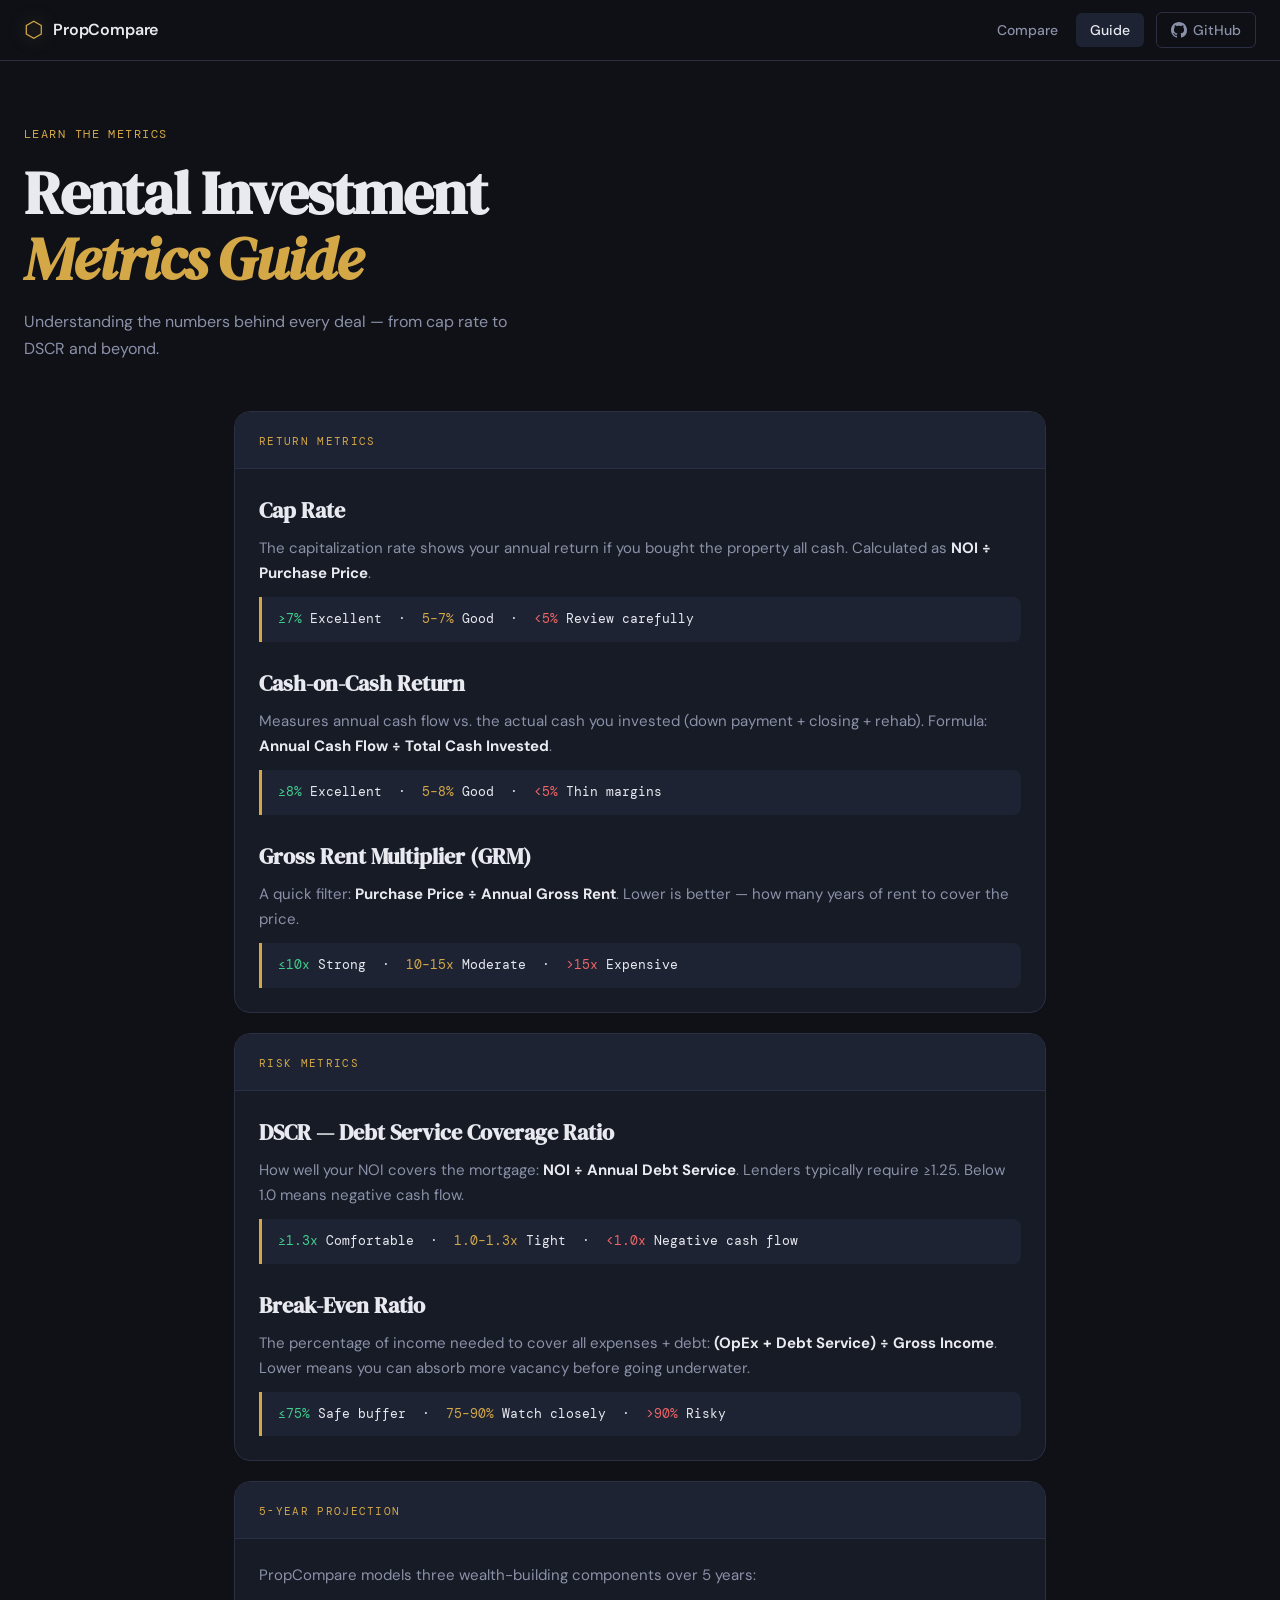
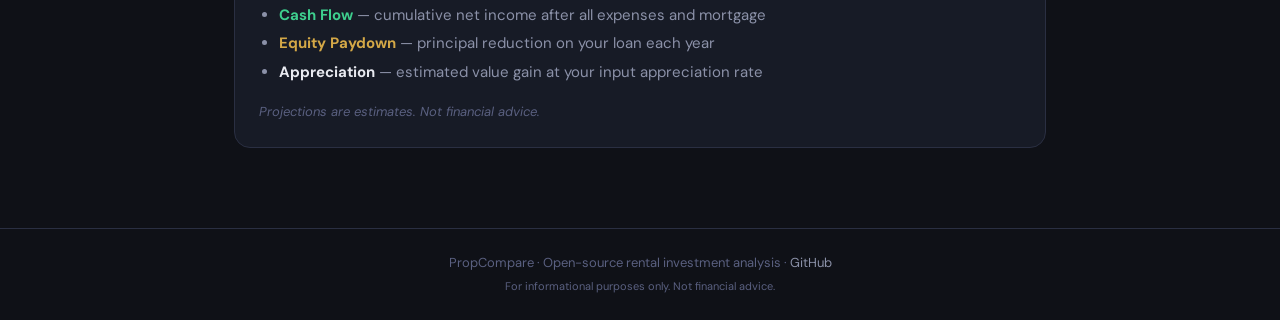
==== guide.html @ 389f9422 "Add files via upload" ====
<!DOCTYPE html>
<html lang="en">
<head>
  <meta charset="UTF-8" />
  <meta name="viewport" content="width=device-width, initial-scale=1.0" />
  <title>Metrics Guide · PropCompare</title>
  <meta name="description" content="Learn how to interpret cap rate, cash-on-cash return, DSCR, GRM and other key rental property metrics." />
  <link rel="preconnect" href="https://fonts.googleapis.com" />
  <link rel="preconnect" href="https://fonts.gstatic.com" crossorigin />
  <link href="https://fonts.googleapis.com/css2?family=DM+Serif+Display:ital@0;1&family=DM+Sans:wght@300;400;500;600&family=DM+Mono:wght@400;500&display=swap" rel="stylesheet" />
  <link rel="stylesheet" href="assets/css/main.css" />
</head>
<body>
  <header class="site-header">
    <div class="header-inner">
      <a href="index.html" class="logo">
        <span class="logo-mark">⬡</span>
        <span class="logo-text">PropCompare</span>
      </a>
      <nav class="site-nav">
        <a href="index.html" class="nav-link">Compare</a>
        <a href="guide.html" class="nav-link active">Guide</a>
        <a href="https://github.com/aroan518/Finance-Project" class="nav-link nav-link--github" target="_blank" rel="noopener">
          <svg width="16" height="16" viewBox="0 0 24 24" fill="currentColor"><path d="M12 0C5.37 0 0 5.37 0 12c0 5.31 3.435 9.795 8.205 11.385.6.105.825-.255.825-.57 0-.285-.015-1.23-.015-2.235-3.015.555-3.795-.735-4.035-1.41-.135-.345-.72-1.41-1.23-1.695-.42-.225-1.02-.78-.015-.795.945-.015 1.62.87 1.845 1.23 1.08 1.815 2.805 1.305 3.495.99.105-.78.42-1.305.765-1.605-2.67-.3-5.46-1.335-5.46-5.925 0-1.305.465-2.385 1.23-3.225-.12-.3-.54-1.53.12-3.18 0 0 1.005-.315 3.3 1.23.96-.27 1.98-.405 3-.405s2.04.135 3 .405c2.295-1.56 3.3-1.23 3.3-1.23.66 1.65.24 2.88.12 3.18.765.84 1.23 1.905 1.23 3.225 0 4.605-2.805 5.625-5.475 5.925.435.375.81 1.095.81 2.22 0 1.605-.015 2.895-.015 3.3 0 .315.225.69.825.57A12.02 12.02 0 0 0 24 12c0-6.63-5.37-12-12-12z"/></svg>
          GitHub
        </a>
      </nav>
    </div>
  </header>

  <main class="site-main">
    <section class="hero">
      <div class="hero-eyebrow">Learn the Metrics</div>
      <h1>Rental Investment<br><em>Metrics Guide</em></h1>
      <p class="hero-sub">Understanding the numbers behind every deal — from cap rate to DSCR and beyond.</p>
    </section>

    <div style="max-width:860px;margin:0 auto;padding:0 24px 80px">
      <div style="display:grid;gap:20px">

        <div style="background:var(--bg-2);border:1px solid var(--border);border-radius:var(--radius-lg);overflow:hidden">
          <div style="background:var(--bg-3);padding:16px 24px;border-bottom:1px solid var(--border)">
            <span style="font-family:var(--font-mono);font-size:11px;letter-spacing:.12em;text-transform:uppercase;color:var(--gold)">Return Metrics</span>
          </div>
          <div style="padding:24px;display:grid;gap:24px">

            <div>
              <h3 style="font-family:var(--font-display);font-size:22px;color:var(--text);margin-bottom:8px">Cap Rate</h3>
              <p style="color:var(--text-2);line-height:1.7;margin-bottom:10px">
                The capitalization rate shows your annual return if you bought the property all cash.
                Calculated as <strong style="color:var(--text)">NOI ÷ Purchase Price</strong>.
              </p>
              <div style="background:var(--bg-3);border-left:3px solid var(--gold);padding:12px 16px;border-radius:0 8px 8px 0;font-family:var(--font-mono);font-size:13px">
                <span style="color:var(--green)">≥7%</span> Excellent &nbsp;·&nbsp;
                <span style="color:var(--gold)">5–7%</span> Good &nbsp;·&nbsp;
                <span style="color:var(--red)">&lt;5%</span> Review carefully
              </div>
            </div>

            <div>
              <h3 style="font-family:var(--font-display);font-size:22px;color:var(--text);margin-bottom:8px">Cash-on-Cash Return</h3>
              <p style="color:var(--text-2);line-height:1.7;margin-bottom:10px">
                Measures annual cash flow vs. the actual cash you invested (down payment + closing + rehab).
                Formula: <strong style="color:var(--text)">Annual Cash Flow ÷ Total Cash Invested</strong>.
              </p>
              <div style="background:var(--bg-3);border-left:3px solid var(--gold);padding:12px 16px;border-radius:0 8px 8px 0;font-family:var(--font-mono);font-size:13px">
                <span style="color:var(--green)">≥8%</span> Excellent &nbsp;·&nbsp;
                <span style="color:var(--gold)">5–8%</span> Good &nbsp;·&nbsp;
                <span style="color:var(--red)">&lt;5%</span> Thin margins
              </div>
            </div>

            <div>
              <h3 style="font-family:var(--font-display);font-size:22px;color:var(--text);margin-bottom:8px">Gross Rent Multiplier (GRM)</h3>
              <p style="color:var(--text-2);line-height:1.7;margin-bottom:10px">
                A quick filter: <strong style="color:var(--text)">Purchase Price ÷ Annual Gross Rent</strong>.
                Lower is better — how many years of rent to cover the price.
              </p>
              <div style="background:var(--bg-3);border-left:3px solid var(--gold);padding:12px 16px;border-radius:0 8px 8px 0;font-family:var(--font-mono);font-size:13px">
                <span style="color:var(--green)">≤10x</span> Strong &nbsp;·&nbsp;
                <span style="color:var(--gold)">10–15x</span> Moderate &nbsp;·&nbsp;
                <span style="color:var(--red)">&gt;15x</span> Expensive
              </div>
            </div>

          </div>
        </div>

        <div style="background:var(--bg-2);border:1px solid var(--border);border-radius:var(--radius-lg);overflow:hidden">
          <div style="background:var(--bg-3);padding:16px 24px;border-bottom:1px solid var(--border)">
            <span style="font-family:var(--font-mono);font-size:11px;letter-spacing:.12em;text-transform:uppercase;color:var(--gold)">Risk Metrics</span>
          </div>
          <div style="padding:24px;display:grid;gap:24px">

            <div>
              <h3 style="font-family:var(--font-display);font-size:22px;color:var(--text);margin-bottom:8px">DSCR — Debt Service Coverage Ratio</h3>
              <p style="color:var(--text-2);line-height:1.7;margin-bottom:10px">
                How well your NOI covers the mortgage: <strong style="color:var(--text)">NOI ÷ Annual Debt Service</strong>.
                Lenders typically require ≥1.25. Below 1.0 means negative cash flow.
              </p>
              <div style="background:var(--bg-3);border-left:3px solid var(--gold);padding:12px 16px;border-radius:0 8px 8px 0;font-family:var(--font-mono);font-size:13px">
                <span style="color:var(--green)">≥1.3x</span> Comfortable &nbsp;·&nbsp;
                <span style="color:var(--gold)">1.0–1.3x</span> Tight &nbsp;·&nbsp;
                <span style="color:var(--red)">&lt;1.0x</span> Negative cash flow
              </div>
            </div>

            <div>
              <h3 style="font-family:var(--font-display);font-size:22px;color:var(--text);margin-bottom:8px">Break-Even Ratio</h3>
              <p style="color:var(--text-2);line-height:1.7;margin-bottom:10px">
                The percentage of income needed to cover all expenses + debt:
                <strong style="color:var(--text)">(OpEx + Debt Service) ÷ Gross Income</strong>.
                Lower means you can absorb more vacancy before going underwater.
              </p>
              <div style="background:var(--bg-3);border-left:3px solid var(--gold);padding:12px 16px;border-radius:0 8px 8px 0;font-family:var(--font-mono);font-size:13px">
                <span style="color:var(--green)">≤75%</span> Safe buffer &nbsp;·&nbsp;
                <span style="color:var(--gold)">75–90%</span> Watch closely &nbsp;·&nbsp;
                <span style="color:var(--red)">&gt;90%</span> Risky
              </div>
            </div>

          </div>
        </div>

        <div style="background:var(--bg-2);border:1px solid var(--border);border-radius:var(--radius-lg);overflow:hidden">
          <div style="background:var(--bg-3);padding:16px 24px;border-bottom:1px solid var(--border)">
            <span style="font-family:var(--font-mono);font-size:11px;letter-spacing:.12em;text-transform:uppercase;color:var(--gold)">5-Year Projection</span>
          </div>
          <div style="padding:24px">
            <p style="color:var(--text-2);line-height:1.7">PropCompare models three wealth-building components over 5 years:</p>
            <ul style="color:var(--text-2);line-height:1.9;margin-top:12px;padding-left:20px">
              <li><strong style="color:var(--green)">Cash Flow</strong> — cumulative net income after all expenses and mortgage</li>
              <li><strong style="color:var(--gold)">Equity Paydown</strong> — principal reduction on your loan each year</li>
              <li><strong style="color:var(--text)">Appreciation</strong> — estimated value gain at your input appreciation rate</li>
            </ul>
            <p style="color:var(--text-3);font-size:13px;margin-top:16px;font-style:italic">
              Projections are estimates. Not financial advice.
            </p>
          </div>
        </div>

      </div>
    </div>
  </main>

  <footer class="site-footer">
    <div class="footer-inner">
      <p class="footer-note">PropCompare · Open-source rental investment analysis · <a href="https://github.com/aroan518/Finance-Project">GitHub</a></p>
      <p class="footer-disclaimer">For informational purposes only. Not financial advice.</p>
    </div>
  </footer>

  <script src="assets/js/main.js"></script>
</body>
</html>
---- assets/css/main.css ----
/* =========================================================
   PropCompare · Main Stylesheet
   Aesthetic: Editorial finance — dark slate + warm gold
   ========================================================= */

:root {
  --bg:         #0f1117;
  --bg-2:       #171b26;
  --bg-3:       #1e2333;
  --border:     #2a2f42;
  --gold:       #d4a847;
  --gold-light: #e8c870;
  --gold-dim:   rgba(212,168,71,.15);
  --green:      #3ecf8e;
  --green-dim:  rgba(62,207,142,.12);
  --red:        #f06565;
  --red-dim:    rgba(240,101,101,.12);
  --text:       #e8eaf0;
  --text-2:     #8b91a8;
  --text-3:     #5a6080;
  --radius:     8px;
  --radius-lg:  16px;
  --shadow:     0 4px 24px rgba(0,0,0,.4);
  --shadow-lg:  0 8px 48px rgba(0,0,0,.5);
  --font-display: 'DM Serif Display', Georgia, serif;
  --font-body:    'DM Sans', system-ui, sans-serif;
  --font-mono:    'DM Mono', 'Courier New', monospace;
  --transition:   0.2s cubic-bezier(0.4, 0, 0.2, 1);
}

*, *::before, *::after { box-sizing: border-box; margin: 0; padding: 0; }

html { scroll-behavior: smooth; }

body {
  background: var(--bg);
  color: var(--text);
  font-family: var(--font-body);
  font-size: 15px;
  line-height: 1.6;
  min-height: 100vh;
  display: flex;
  flex-direction: column;
}

/* ── Header ── */
.site-header {
  position: sticky;
  top: 0;
  z-index: 100;
  background: rgba(15,17,23,.9);
  backdrop-filter: blur(12px);
  border-bottom: 1px solid var(--border);
}
.header-inner {
  max-width: 1280px;
  margin: 0 auto;
  padding: 0 24px;
  height: 60px;
  display: flex;
  align-items: center;
  justify-content: space-between;
}
.logo {
  display: flex;
  align-items: center;
  gap: 10px;
  text-decoration: none;
  color: var(--text);
  font-weight: 600;
  font-size: 16px;
  letter-spacing: -.01em;
}
.logo-mark {
  font-size: 22px;
  color: var(--gold);
  line-height: 1;
  filter: drop-shadow(0 0 8px rgba(212,168,71,.5));
}
.site-nav { display: flex; align-items: center; gap: 4px; }
.nav-link {
  padding: 6px 14px;
  border-radius: 6px;
  text-decoration: none;
  color: var(--text-2);
  font-size: 14px;
  font-weight: 500;
  transition: all var(--transition);
  display: flex;
  align-items: center;
  gap: 6px;
}
.nav-link:hover, .nav-link.active { color: var(--text); background: var(--bg-3); }
.nav-link--github { border: 1px solid var(--border); margin-left: 8px; }
.nav-link--github:hover { border-color: var(--gold); color: var(--gold); background: var(--gold-dim); }

/* ── Main ── */
.site-main { flex: 1; }

/* ── Hero ── */
.hero {
  padding: 64px 24px 48px;
  max-width: 1280px;
  margin: 0 auto;
}
.hero-eyebrow {
  font-family: var(--font-mono);
  font-size: 12px;
  letter-spacing: .12em;
  text-transform: uppercase;
  color: var(--gold);
  margin-bottom: 16px;
}
.hero h1 {
  font-family: var(--font-display);
  font-size: clamp(36px, 5vw, 60px);
  line-height: 1.1;
  letter-spacing: -.02em;
  color: var(--text);
  margin-bottom: 16px;
}
.hero h1 em {
  font-style: italic;
  color: var(--gold);
}
.hero-sub {
  color: var(--text-2);
  font-size: 16px;
  max-width: 520px;
  line-height: 1.7;
}

/* ── Controls Bar ── */
.controls-bar {
  background: var(--bg-2);
  border-top: 1px solid var(--border);
  border-bottom: 1px solid var(--border);
  padding: 16px 24px;
  display: flex;
  align-items: center;
  gap: 12px;
  flex-wrap: wrap;
}
.controls-bar-inner {
  max-width: 1280px;
  margin: 0 auto;
  width: 100%;
  display: flex;
  align-items: center;
  gap: 12px;
  flex-wrap: wrap;
}
.btn {
  display: inline-flex;
  align-items: center;
  gap: 8px;
  padding: 9px 18px;
  border-radius: var(--radius);
  border: none;
  font-family: var(--font-body);
  font-size: 14px;
  font-weight: 500;
  cursor: pointer;
  transition: all var(--transition);
  white-space: nowrap;
}
.btn-primary {
  background: var(--gold);
  color: #0f1117;
}
.btn-primary:hover {
  background: var(--gold-light);
  transform: translateY(-1px);
  box-shadow: 0 4px 16px rgba(212,168,71,.3);
}
.btn-secondary {
  background: var(--bg-3);
  color: var(--text);
  border: 1px solid var(--border);
}
.btn-secondary:hover {
  background: var(--border);
  border-color: var(--text-3);
}
.btn-danger {
  background: var(--red-dim);
  color: var(--red);
  border: 1px solid transparent;
}
.btn-danger:hover { border-color: var(--red); }

.controls-sep { flex: 1; }

.sort-label {
  font-size: 13px;
  color: var(--text-2);
  white-space: nowrap;
}
.sort-select {
  background: var(--bg-3);
  border: 1px solid var(--border);
  color: var(--text);
  padding: 8px 12px;
  border-radius: var(--radius);
  font-family: var(--font-body);
  font-size: 14px;
  cursor: pointer;
  outline: none;
}
.sort-select:focus { border-color: var(--gold); }

/* ── Properties Grid ── */
.properties-section {
  max-width: 1280px;
  margin: 0 auto;
  padding: 32px 24px 64px;
}

.properties-grid {
  display: grid;
  grid-template-columns: repeat(auto-fill, minmax(340px, 1fr));
  gap: 20px;
}

.empty-state {
  grid-column: 1/-1;
  text-align: center;
  padding: 80px 24px;
  color: var(--text-3);
}
.empty-state-icon { font-size: 48px; margin-bottom: 16px; opacity: .5; }
.empty-state h3 { font-family: var(--font-display); font-size: 24px; color: var(--text-2); margin-bottom: 8px; }

/* ── Property Card ── */
.property-card {
  background: var(--bg-2);
  border: 1px solid var(--border);
  border-radius: var(--radius-lg);
  overflow: hidden;
  transition: all var(--transition);
  position: relative;
  animation: cardIn .35s ease both;
}
@keyframes cardIn {
  from { opacity: 0; transform: translateY(12px); }
  to   { opacity: 1; transform: translateY(0); }
}
.property-card:hover {
  border-color: var(--gold);
  box-shadow: 0 0 0 1px var(--gold), var(--shadow-lg);
  transform: translateY(-2px);
}
.property-card.best-pick { border-color: var(--gold); }
.property-card.best-pick::before {
  content: '★ Best ROI';
  position: absolute;
  top: 12px;
  right: 12px;
  background: var(--gold);
  color: #0f1117;
  font-size: 11px;
  font-weight: 600;
  font-family: var(--font-mono);
  letter-spacing: .06em;
  padding: 3px 10px;
  border-radius: 20px;
  text-transform: uppercase;
}

.card-header {
  padding: 20px 20px 0;
  display: flex;
  align-items: flex-start;
  gap: 14px;
}
.card-color-dot {
  width: 36px;
  height: 36px;
  border-radius: 8px;
  flex-shrink: 0;
  display: flex;
  align-items: center;
  justify-content: center;
  font-size: 18px;
}
.card-title-group { flex: 1; min-width: 0; }
.card-name {
  font-family: var(--font-display);
  font-size: 18px;
  line-height: 1.2;
  color: var(--text);
  white-space: nowrap;
  overflow: hidden;
  text-overflow: ellipsis;
}
.card-address {
  font-size: 13px;
  color: var(--text-2);
  margin-top: 2px;
  white-space: nowrap;
  overflow: hidden;
  text-overflow: ellipsis;
}
.card-actions { display: flex; gap: 4px; }
.card-btn {
  background: none;
  border: none;
  color: var(--text-3);
  cursor: pointer;
  padding: 4px;
  border-radius: 4px;
  font-size: 16px;
  transition: all var(--transition);
  line-height: 1;
}
.card-btn:hover { color: var(--text); background: var(--bg-3); }
.card-btn.delete:hover { color: var(--red); }

/* Key metrics row */
.card-metrics {
  display: grid;
  grid-template-columns: repeat(3, 1fr);
  gap: 1px;
  background: var(--border);
  margin: 16px 0 0;
  border-top: 1px solid var(--border);
}
.metric-cell {
  background: var(--bg-2);
  padding: 14px 16px;
  text-align: center;
}
.metric-label {
  font-family: var(--font-mono);
  font-size: 10px;
  letter-spacing: .1em;
  text-transform: uppercase;
  color: var(--text-3);
  margin-bottom: 4px;
}
.metric-value {
  font-size: 20px;
  font-weight: 600;
  line-height: 1;
}
.metric-value.good  { color: var(--green); }
.metric-value.warn  { color: var(--gold); }
.metric-value.bad   { color: var(--red); }
.metric-value.neutral { color: var(--text); }

/* Card body */
.card-body { padding: 16px 20px 20px; }

.card-row {
  display: flex;
  justify-content: space-between;
  align-items: center;
  padding: 7px 0;
  border-bottom: 1px solid var(--border);
  font-size: 14px;
}
.card-row:last-child { border-bottom: none; }
.card-row-label { color: var(--text-2); }
.card-row-value { font-weight: 500; font-family: var(--font-mono); }
.card-row-value.income { color: var(--green); }
.card-row-value.expense { color: var(--red); }
.card-row-value.cashflow { color: var(--gold); font-size: 15px; }

.card-divider {
  height: 1px;
  background: var(--border);
  margin: 8px 0;
}

/* ── Modal (Add/Edit Property) ── */
.modal-overlay {
  position: fixed;
  inset: 0;
  background: rgba(0,0,0,.75);
  backdrop-filter: blur(4px);
  z-index: 200;
  display: flex;
  align-items: center;
  justify-content: center;
  padding: 24px;
  opacity: 0;
  pointer-events: none;
  transition: opacity var(--transition);
}
.modal-overlay.active {
  opacity: 1;
  pointer-events: all;
}
.modal {
  background: var(--bg-2);
  border: 1px solid var(--border);
  border-radius: var(--radius-lg);
  width: 100%;
  max-width: 620px;
  max-height: 90vh;
  overflow-y: auto;
  box-shadow: var(--shadow-lg);
  transform: scale(.96) translateY(8px);
  transition: transform var(--transition);
}
.modal-overlay.active .modal {
  transform: scale(1) translateY(0);
}

.modal-header {
  padding: 24px 24px 0;
  display: flex;
  align-items: center;
  justify-content: space-between;
  position: sticky;
  top: 0;
  background: var(--bg-2);
  border-bottom: 1px solid var(--border);
  padding-bottom: 16px;
  z-index: 1;
}
.modal-title {
  font-family: var(--font-display);
  font-size: 22px;
  color: var(--text);
}
.modal-close {
  background: none;
  border: none;
  color: var(--text-2);
  font-size: 22px;
  cursor: pointer;
  padding: 4px;
  border-radius: 4px;
  transition: all var(--transition);
  line-height: 1;
}
.modal-close:hover { color: var(--text); background: var(--bg-3); }

.modal-body { padding: 24px; }

.form-section-title {
  font-family: var(--font-mono);
  font-size: 11px;
  letter-spacing: .12em;
  text-transform: uppercase;
  color: var(--gold);
  margin-bottom: 14px;
  margin-top: 24px;
  padding-bottom: 6px;
  border-bottom: 1px solid var(--gold-dim);
}
.form-section-title:first-child { margin-top: 0; }

.form-grid {
  display: grid;
  grid-template-columns: 1fr 1fr;
  gap: 14px;
}
.form-grid.cols-1 { grid-template-columns: 1fr; }
.form-group { display: flex; flex-direction: column; gap: 6px; }
.form-group.span-2 { grid-column: span 2; }

label {
  font-size: 13px;
  color: var(--text-2);
  font-weight: 500;
}
input[type="text"],
input[type="number"],
select,
textarea {
  background: var(--bg-3);
  border: 1px solid var(--border);
  border-radius: var(--radius);
  color: var(--text);
  font-family: var(--font-body);
  font-size: 14px;
  padding: 9px 12px;
  width: 100%;
  outline: none;
  transition: border-color var(--transition);
}
input:focus, select:focus, textarea:focus {
  border-color: var(--gold);
  box-shadow: 0 0 0 3px var(--gold-dim);
}
input::placeholder { color: var(--text-3); }

.input-prefix-group {
  position: relative;
}
.input-prefix {
  position: absolute;
  left: 10px;
  top: 50%;
  transform: translateY(-50%);
  color: var(--text-3);
  font-family: var(--font-mono);
  font-size: 13px;
  pointer-events: none;
}
.input-prefix-group input { padding-left: 26px; }
.input-suffix {
  position: absolute;
  right: 10px;
  top: 50%;
  transform: translateY(-50%);
  color: var(--text-3);
  font-family: var(--font-mono);
  font-size: 13px;
  pointer-events: none;
}
.input-suffix-group input { padding-right: 28px; }

.modal-footer {
  padding: 16px 24px 24px;
  display: flex;
  justify-content: flex-end;
  gap: 10px;
  border-top: 1px solid var(--border);
  margin-top: 8px;
}

/* ── Comparison Table ── */
.compare-section {
  max-width: 1280px;
  margin: 0 auto;
  padding: 0 24px 64px;
}
.compare-section h2 {
  font-family: var(--font-display);
  font-size: 28px;
  color: var(--text);
  margin-bottom: 6px;
}
.compare-section .section-sub {
  color: var(--text-2);
  font-size: 14px;
  margin-bottom: 24px;
}
.compare-table-wrap {
  overflow-x: auto;
  border: 1px solid var(--border);
  border-radius: var(--radius-lg);
}
.compare-table {
  width: 100%;
  border-collapse: collapse;
  font-size: 14px;
}
.compare-table th {
  background: var(--bg-3);
  padding: 12px 16px;
  text-align: left;
  font-family: var(--font-mono);
  font-size: 11px;
  letter-spacing: .1em;
  text-transform: uppercase;
  color: var(--text-3);
  border-bottom: 1px solid var(--border);
  white-space: nowrap;
}
.compare-table th:first-child { color: var(--text-2); }
.compare-table td {
  padding: 12px 16px;
  border-bottom: 1px solid var(--border);
  font-family: var(--font-mono);
  white-space: nowrap;
}
.compare-table tr:last-child td { border-bottom: none; }
.compare-table tr:hover td { background: var(--bg-3); }
.compare-table .row-label {
  font-family: var(--font-body);
  color: var(--text-2);
  font-size: 13px;
  font-weight: 500;
}
.compare-table .cell-best {
  color: var(--green);
  font-weight: 600;
}
.compare-table .cell-worst { color: var(--red); }
.compare-table .cell-mid { color: var(--text); }
.compare-table .section-row td {
  background: var(--bg-3);
  color: var(--gold);
  font-family: var(--font-mono);
  font-size: 10px;
  letter-spacing: .12em;
  text-transform: uppercase;
  padding: 8px 16px;
}

/* ── Summary Cards ── */
.summary-bar {
  max-width: 1280px;
  margin: 0 auto;
  padding: 0 24px 32px;
  display: grid;
  grid-template-columns: repeat(auto-fit, minmax(200px, 1fr));
  gap: 12px;
}
.summary-card {
  background: var(--bg-2);
  border: 1px solid var(--border);
  border-radius: var(--radius-lg);
  padding: 20px;
  text-align: center;
}
.summary-card-label {
  font-family: var(--font-mono);
  font-size: 11px;
  letter-spacing: .1em;
  text-transform: uppercase;
  color: var(--text-3);
  margin-bottom: 8px;
}
.summary-card-value {
  font-family: var(--font-display);
  font-size: 28px;
  color: var(--gold);
  line-height: 1;
}
.summary-card-sub {
  font-size: 12px;
  color: var(--text-3);
  margin-top: 4px;
}

/* ── Footer ── */
.site-footer {
  border-top: 1px solid var(--border);
  padding: 24px;
  text-align: center;
}
.footer-inner { max-width: 1280px; margin: 0 auto; }
.footer-note { font-size: 13px; color: var(--text-3); }
.footer-note a { color: var(--text-2); text-decoration: none; }
.footer-note a:hover { color: var(--gold); }
.footer-disclaimer { font-size: 11px; color: var(--text-3); margin-top: 4px; }

/* ── Utilities ── */
.hidden { display: none !important; }
.sr-only { position: absolute; width: 1px; height: 1px; padding: 0; margin: -1px; overflow: hidden; clip: rect(0,0,0,0); border: 0; }

/* ── Responsive ── */
@media (max-width: 640px) {
  .form-grid { grid-template-columns: 1fr; }
  .form-group.span-2 { grid-column: span 1; }
  .hero h1 { font-size: 32px; }
  .properties-grid { grid-template-columns: 1fr; }
}
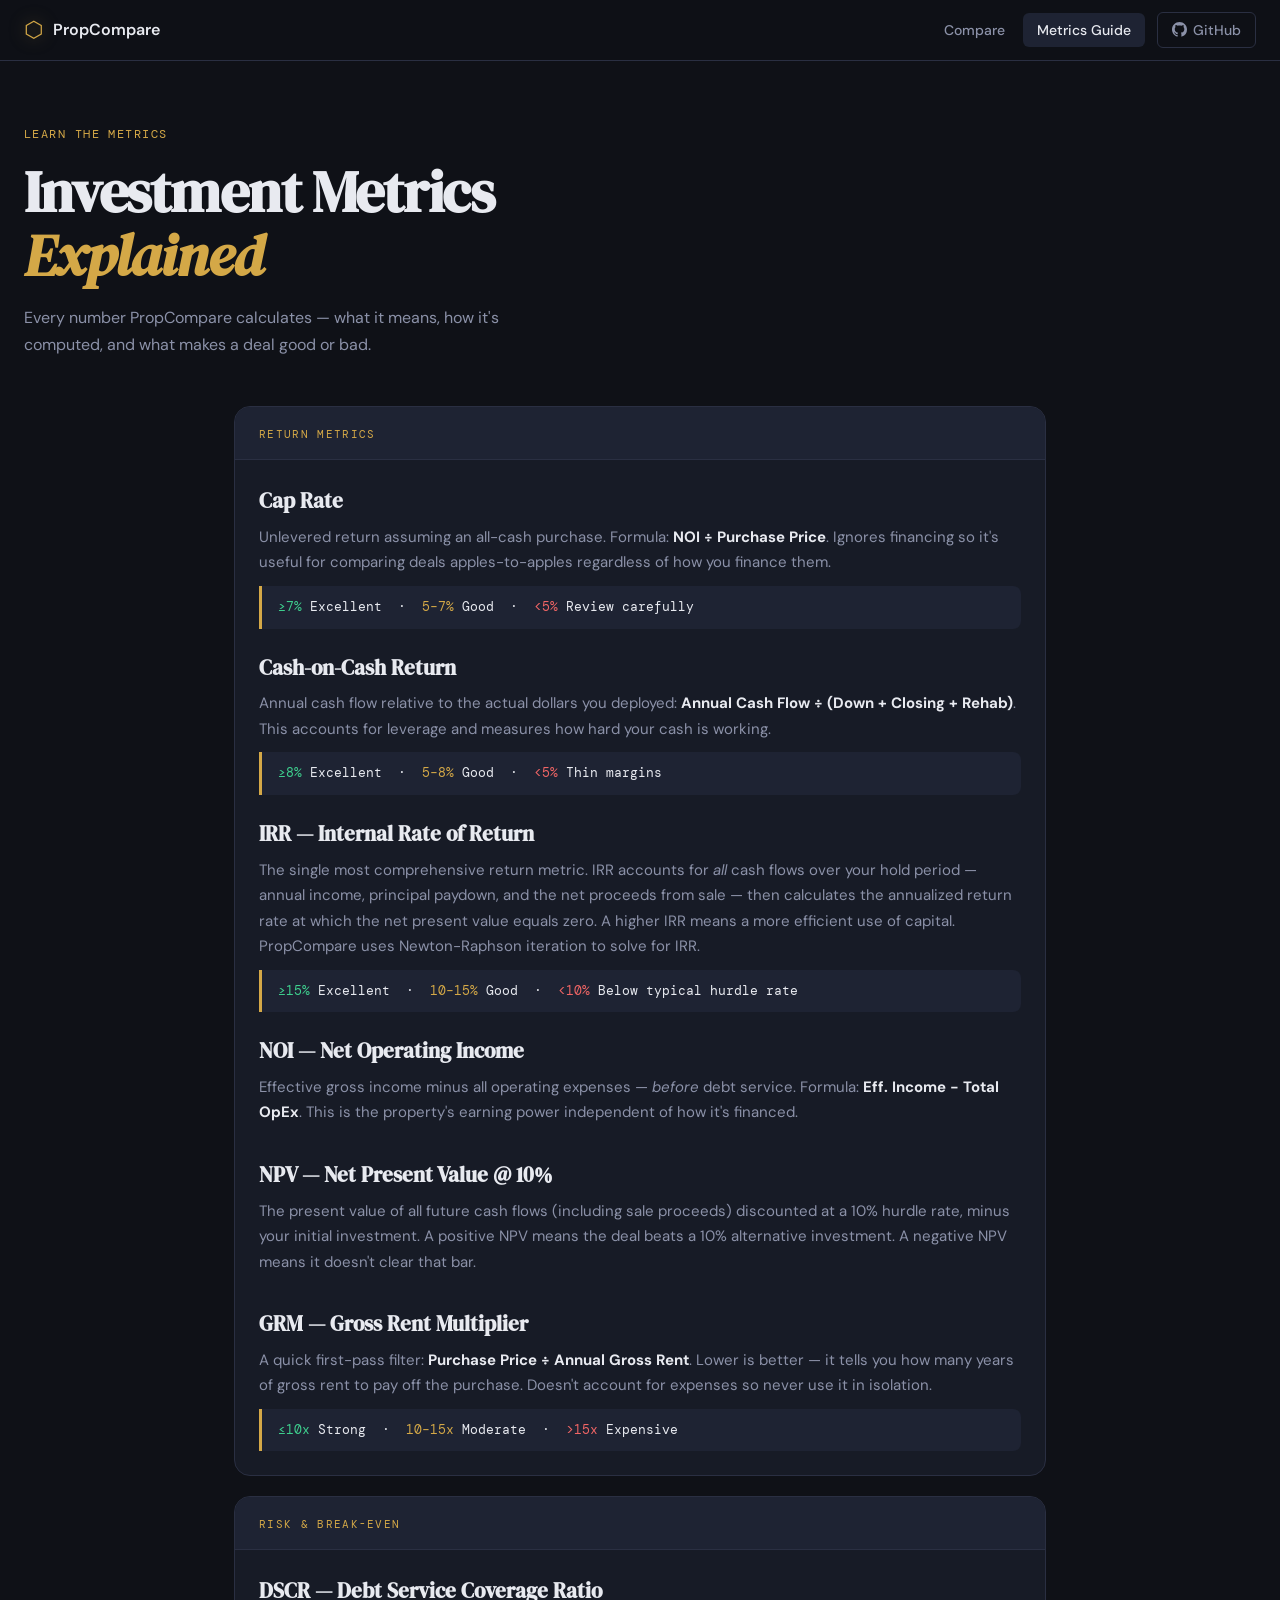
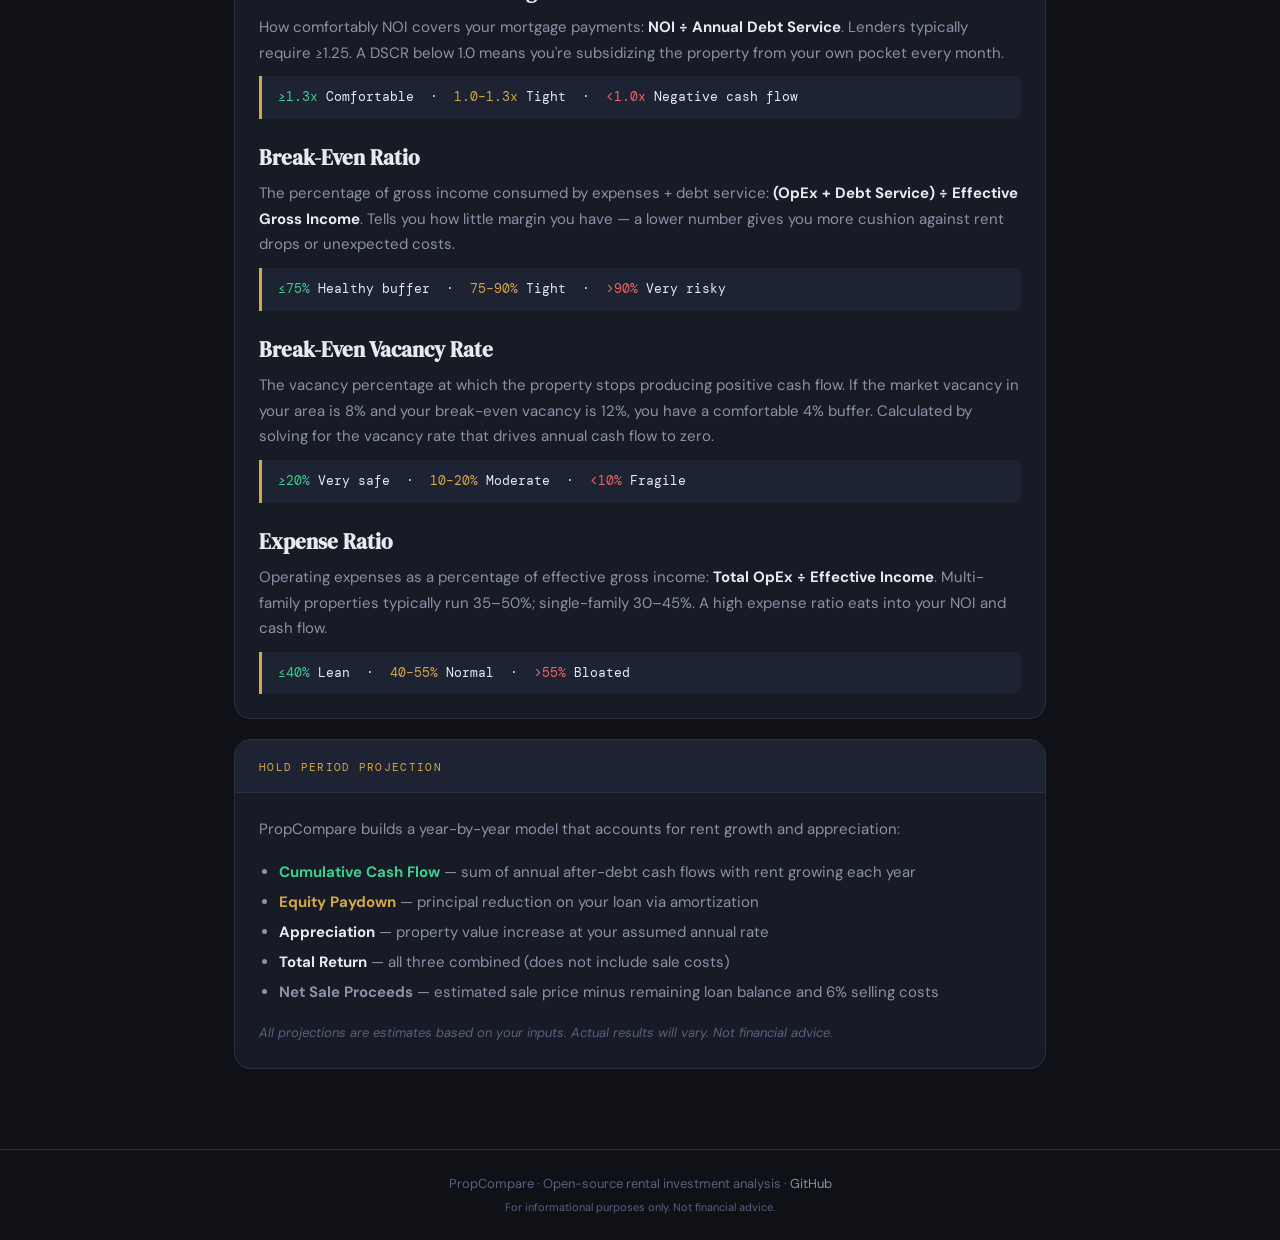
==== commit 03566264: "Add files via upload" ====
--- a/guide.html
+++ b/guide.html
@@ -4,152 +4,157 @@
   <meta charset="UTF-8" />
   <meta name="viewport" content="width=device-width, initial-scale=1.0" />
   <title>Metrics Guide · PropCompare</title>
-  <meta name="description" content="Learn how to interpret cap rate, cash-on-cash return, DSCR, GRM and other key rental property metrics." />
   <link rel="preconnect" href="https://fonts.googleapis.com" />
   <link rel="preconnect" href="https://fonts.gstatic.com" crossorigin />
   <link href="https://fonts.googleapis.com/css2?family=DM+Serif+Display:ital@0;1&family=DM+Sans:wght@300;400;500;600&family=DM+Mono:wght@400;500&display=swap" rel="stylesheet" />
   <link rel="stylesheet" href="assets/css/main.css" />
 </head>
 <body>
-  <header class="site-header">
-    <div class="header-inner">
-      <a href="index.html" class="logo">
-        <span class="logo-mark">⬡</span>
-        <span class="logo-text">PropCompare</span>
+<header class="site-header">
+  <div class="header-inner">
+    <a href="index.html" class="logo"><span class="logo-mark">⬡</span><span class="logo-text">PropCompare</span></a>
+    <nav class="site-nav">
+      <a href="index.html" class="nav-link">Compare</a>
+      <a href="guide.html" class="nav-link active">Metrics Guide</a>
+      <a href="https://github.com/aroan518/Finance-Project" class="nav-link nav-link--github" target="_blank" rel="noopener">
+        <svg width="15" height="15" viewBox="0 0 24 24" fill="currentColor"><path d="M12 0C5.37 0 0 5.37 0 12c0 5.31 3.435 9.795 8.205 11.385.6.105.825-.255.825-.57 0-.285-.015-1.23-.015-2.235-3.015.555-3.795-.735-4.035-1.41-.135-.345-.72-1.41-1.23-1.695-.42-.225-1.02-.78-.015-.795.945-.015 1.62.87 1.845 1.23 1.08 1.815 2.805 1.305 3.495.99.105-.78.42-1.305.765-1.605-2.67-.3-5.46-1.335-5.46-5.925 0-1.305.465-2.385 1.23-3.225-.12-.3-.54-1.53.12-3.18 0 0 1.005-.315 3.3 1.23.96-.27 1.98-.405 3-.405s2.04.135 3 .405c2.295-1.56 3.3-1.23 3.3-1.23.66 1.65.24 2.88.12 3.18.765.84 1.23 1.905 1.23 3.225 0 4.605-2.805 5.625-5.475 5.925.435.375.81 1.095.81 2.22 0 1.605-.015 2.895-.015 3.3 0 .315.225.69.825.57A12.02 12.02 0 0 0 24 12c0-6.63-5.37-12-12-12z"/></svg>
+        GitHub
       </a>
-      <nav class="site-nav">
-        <a href="index.html" class="nav-link">Compare</a>
-        <a href="guide.html" class="nav-link active">Guide</a>
-        <a href="https://github.com/aroan518/Finance-Project" class="nav-link nav-link--github" target="_blank" rel="noopener">
-          <svg width="16" height="16" viewBox="0 0 24 24" fill="currentColor"><path d="M12 0C5.37 0 0 5.37 0 12c0 5.31 3.435 9.795 8.205 11.385.6.105.825-.255.825-.57 0-.285-.015-1.23-.015-2.235-3.015.555-3.795-.735-4.035-1.41-.135-.345-.72-1.41-1.23-1.695-.42-.225-1.02-.78-.015-.795.945-.015 1.62.87 1.845 1.23 1.08 1.815 2.805 1.305 3.495.99.105-.78.42-1.305.765-1.605-2.67-.3-5.46-1.335-5.46-5.925 0-1.305.465-2.385 1.23-3.225-.12-.3-.54-1.53.12-3.18 0 0 1.005-.315 3.3 1.23.96-.27 1.98-.405 3-.405s2.04.135 3 .405c2.295-1.56 3.3-1.23 3.3-1.23.66 1.65.24 2.88.12 3.18.765.84 1.23 1.905 1.23 3.225 0 4.605-2.805 5.625-5.475 5.925.435.375.81 1.095.81 2.22 0 1.605-.015 2.895-.015 3.3 0 .315.225.69.825.57A12.02 12.02 0 0 0 24 12c0-6.63-5.37-12-12-12z"/></svg>
-          GitHub
-        </a>
-      </nav>
-    </div>
-  </header>
+    </nav>
+  </div>
+</header>
 
-  <main class="site-main">
-    <section class="hero">
-      <div class="hero-eyebrow">Learn the Metrics</div>
-      <h1>Rental Investment<br><em>Metrics Guide</em></h1>
-      <p class="hero-sub">Understanding the numbers behind every deal — from cap rate to DSCR and beyond.</p>
-    </section>
+<main class="site-main">
+  <section class="hero">
+    <div class="hero-eyebrow">Learn the Metrics</div>
+    <h1>Investment Metrics<br><em>Explained</em></h1>
+    <p class="hero-sub">Every number PropCompare calculates — what it means, how it's computed, and what makes a deal good or bad.</p>
+  </section>
 
-    <div style="max-width:860px;margin:0 auto;padding:0 24px 80px">
-      <div style="display:grid;gap:20px">
+  <div style="max-width:860px;margin:0 auto;padding:0 24px 80px;display:grid;gap:20px">
 
-        <div style="background:var(--bg-2);border:1px solid var(--border);border-radius:var(--radius-lg);overflow:hidden">
-          <div style="background:var(--bg-3);padding:16px 24px;border-bottom:1px solid var(--border)">
-            <span style="font-family:var(--font-mono);font-size:11px;letter-spacing:.12em;text-transform:uppercase;color:var(--gold)">Return Metrics</span>
-          </div>
-          <div style="padding:24px;display:grid;gap:24px">
+    <!-- Returns -->
+    <div style="background:var(--bg-2);border:1px solid var(--border);border-radius:var(--radius-lg);overflow:hidden">
+      <div style="background:var(--bg-3);padding:14px 24px;border-bottom:1px solid var(--border)">
+        <span style="font-family:var(--font-mono);font-size:11px;letter-spacing:.12em;text-transform:uppercase;color:var(--gold)">Return Metrics</span>
+      </div>
+      <div style="padding:24px;display:grid;gap:22px">
 
-            <div>
-              <h3 style="font-family:var(--font-display);font-size:22px;color:var(--text);margin-bottom:8px">Cap Rate</h3>
-              <p style="color:var(--text-2);line-height:1.7;margin-bottom:10px">
-                The capitalization rate shows your annual return if you bought the property all cash.
-                Calculated as <strong style="color:var(--text)">NOI ÷ Purchase Price</strong>.
-              </p>
-              <div style="background:var(--bg-3);border-left:3px solid var(--gold);padding:12px 16px;border-radius:0 8px 8px 0;font-family:var(--font-mono);font-size:13px">
-                <span style="color:var(--green)">≥7%</span> Excellent &nbsp;·&nbsp;
-                <span style="color:var(--gold)">5–7%</span> Good &nbsp;·&nbsp;
-                <span style="color:var(--red)">&lt;5%</span> Review carefully
-              </div>
-            </div>
-
-            <div>
-              <h3 style="font-family:var(--font-display);font-size:22px;color:var(--text);margin-bottom:8px">Cash-on-Cash Return</h3>
-              <p style="color:var(--text-2);line-height:1.7;margin-bottom:10px">
-                Measures annual cash flow vs. the actual cash you invested (down payment + closing + rehab).
-                Formula: <strong style="color:var(--text)">Annual Cash Flow ÷ Total Cash Invested</strong>.
-              </p>
-              <div style="background:var(--bg-3);border-left:3px solid var(--gold);padding:12px 16px;border-radius:0 8px 8px 0;font-family:var(--font-mono);font-size:13px">
-                <span style="color:var(--green)">≥8%</span> Excellent &nbsp;·&nbsp;
-                <span style="color:var(--gold)">5–8%</span> Good &nbsp;·&nbsp;
-                <span style="color:var(--red)">&lt;5%</span> Thin margins
-              </div>
-            </div>
-
-            <div>
-              <h3 style="font-family:var(--font-display);font-size:22px;color:var(--text);margin-bottom:8px">Gross Rent Multiplier (GRM)</h3>
-              <p style="color:var(--text-2);line-height:1.7;margin-bottom:10px">
-                A quick filter: <strong style="color:var(--text)">Purchase Price ÷ Annual Gross Rent</strong>.
-                Lower is better — how many years of rent to cover the price.
-              </p>
-              <div style="background:var(--bg-3);border-left:3px solid var(--gold);padding:12px 16px;border-radius:0 8px 8px 0;font-family:var(--font-mono);font-size:13px">
-                <span style="color:var(--green)">≤10x</span> Strong &nbsp;·&nbsp;
-                <span style="color:var(--gold)">10–15x</span> Moderate &nbsp;·&nbsp;
-                <span style="color:var(--red)">&gt;15x</span> Expensive
-              </div>
-            </div>
-
+        <div>
+          <h3 style="font-family:var(--font-display);font-size:21px;margin-bottom:7px">Cap Rate</h3>
+          <p style="color:var(--text-2);line-height:1.7;margin-bottom:10px">Unlevered return assuming an all-cash purchase. Formula: <strong style="color:var(--text)">NOI ÷ Purchase Price</strong>. Ignores financing so it's useful for comparing deals apples-to-apples regardless of how you finance them.</p>
+          <div style="background:var(--bg-3);border-left:3px solid var(--gold);padding:11px 16px;border-radius:0 8px 8px 0;font-family:var(--font-mono);font-size:13px">
+            <span style="color:var(--green)">≥7%</span> Excellent &nbsp;·&nbsp; <span style="color:var(--gold)">5–7%</span> Good &nbsp;·&nbsp; <span style="color:var(--red)">&lt;5%</span> Review carefully
           </div>
         </div>
 
-        <div style="background:var(--bg-2);border:1px solid var(--border);border-radius:var(--radius-lg);overflow:hidden">
-          <div style="background:var(--bg-3);padding:16px 24px;border-bottom:1px solid var(--border)">
-            <span style="font-family:var(--font-mono);font-size:11px;letter-spacing:.12em;text-transform:uppercase;color:var(--gold)">Risk Metrics</span>
-          </div>
-          <div style="padding:24px;display:grid;gap:24px">
-
-            <div>
-              <h3 style="font-family:var(--font-display);font-size:22px;color:var(--text);margin-bottom:8px">DSCR — Debt Service Coverage Ratio</h3>
-              <p style="color:var(--text-2);line-height:1.7;margin-bottom:10px">
-                How well your NOI covers the mortgage: <strong style="color:var(--text)">NOI ÷ Annual Debt Service</strong>.
-                Lenders typically require ≥1.25. Below 1.0 means negative cash flow.
-              </p>
-              <div style="background:var(--bg-3);border-left:3px solid var(--gold);padding:12px 16px;border-radius:0 8px 8px 0;font-family:var(--font-mono);font-size:13px">
-                <span style="color:var(--green)">≥1.3x</span> Comfortable &nbsp;·&nbsp;
-                <span style="color:var(--gold)">1.0–1.3x</span> Tight &nbsp;·&nbsp;
-                <span style="color:var(--red)">&lt;1.0x</span> Negative cash flow
-              </div>
-            </div>
-
-            <div>
-              <h3 style="font-family:var(--font-display);font-size:22px;color:var(--text);margin-bottom:8px">Break-Even Ratio</h3>
-              <p style="color:var(--text-2);line-height:1.7;margin-bottom:10px">
-                The percentage of income needed to cover all expenses + debt:
-                <strong style="color:var(--text)">(OpEx + Debt Service) ÷ Gross Income</strong>.
-                Lower means you can absorb more vacancy before going underwater.
-              </p>
-              <div style="background:var(--bg-3);border-left:3px solid var(--gold);padding:12px 16px;border-radius:0 8px 8px 0;font-family:var(--font-mono);font-size:13px">
-                <span style="color:var(--green)">≤75%</span> Safe buffer &nbsp;·&nbsp;
-                <span style="color:var(--gold)">75–90%</span> Watch closely &nbsp;·&nbsp;
-                <span style="color:var(--red)">&gt;90%</span> Risky
-              </div>
-            </div>
-
+        <div>
+          <h3 style="font-family:var(--font-display);font-size:21px;margin-bottom:7px">Cash-on-Cash Return</h3>
+          <p style="color:var(--text-2);line-height:1.7;margin-bottom:10px">Annual cash flow relative to the actual dollars you deployed: <strong style="color:var(--text)">Annual Cash Flow ÷ (Down + Closing + Rehab)</strong>. This accounts for leverage and measures how hard your cash is working.</p>
+          <div style="background:var(--bg-3);border-left:3px solid var(--gold);padding:11px 16px;border-radius:0 8px 8px 0;font-family:var(--font-mono);font-size:13px">
+            <span style="color:var(--green)">≥8%</span> Excellent &nbsp;·&nbsp; <span style="color:var(--gold)">5–8%</span> Good &nbsp;·&nbsp; <span style="color:var(--red)">&lt;5%</span> Thin margins
           </div>
         </div>
 
-        <div style="background:var(--bg-2);border:1px solid var(--border);border-radius:var(--radius-lg);overflow:hidden">
-          <div style="background:var(--bg-3);padding:16px 24px;border-bottom:1px solid var(--border)">
-            <span style="font-family:var(--font-mono);font-size:11px;letter-spacing:.12em;text-transform:uppercase;color:var(--gold)">5-Year Projection</span>
+        <div>
+          <h3 style="font-family:var(--font-display);font-size:21px;margin-bottom:7px">IRR — Internal Rate of Return</h3>
+          <p style="color:var(--text-2);line-height:1.7;margin-bottom:10px">The single most comprehensive return metric. IRR accounts for <em>all</em> cash flows over your hold period — annual income, principal paydown, and the net proceeds from sale — then calculates the annualized return rate at which the net present value equals zero. A higher IRR means a more efficient use of capital. PropCompare uses Newton-Raphson iteration to solve for IRR.</p>
+          <div style="background:var(--bg-3);border-left:3px solid var(--gold);padding:11px 16px;border-radius:0 8px 8px 0;font-family:var(--font-mono);font-size:13px">
+            <span style="color:var(--green)">≥15%</span> Excellent &nbsp;·&nbsp; <span style="color:var(--gold)">10–15%</span> Good &nbsp;·&nbsp; <span style="color:var(--red)">&lt;10%</span> Below typical hurdle rate
           </div>
-          <div style="padding:24px">
-            <p style="color:var(--text-2);line-height:1.7">PropCompare models three wealth-building components over 5 years:</p>
-            <ul style="color:var(--text-2);line-height:1.9;margin-top:12px;padding-left:20px">
-              <li><strong style="color:var(--green)">Cash Flow</strong> — cumulative net income after all expenses and mortgage</li>
-              <li><strong style="color:var(--gold)">Equity Paydown</strong> — principal reduction on your loan each year</li>
-              <li><strong style="color:var(--text)">Appreciation</strong> — estimated value gain at your input appreciation rate</li>
-            </ul>
-            <p style="color:var(--text-3);font-size:13px;margin-top:16px;font-style:italic">
-              Projections are estimates. Not financial advice.
-            </p>
+        </div>
+
+        <div>
+          <h3 style="font-family:var(--font-display);font-size:21px;margin-bottom:7px">NOI — Net Operating Income</h3>
+          <p style="color:var(--text-2);line-height:1.7;margin-bottom:10px">Effective gross income minus all operating expenses — <em>before</em> debt service. Formula: <strong style="color:var(--text)">Eff. Income − Total OpEx</strong>. This is the property's earning power independent of how it's financed.</p>
+        </div>
+
+        <div>
+          <h3 style="font-family:var(--font-display);font-size:21px;margin-bottom:7px">NPV — Net Present Value @ 10%</h3>
+          <p style="color:var(--text-2);line-height:1.7;margin-bottom:10px">The present value of all future cash flows (including sale proceeds) discounted at a 10% hurdle rate, minus your initial investment. A positive NPV means the deal beats a 10% alternative investment. A negative NPV means it doesn't clear that bar.</p>
+        </div>
+
+        <div>
+          <h3 style="font-family:var(--font-display);font-size:21px;margin-bottom:7px">GRM — Gross Rent Multiplier</h3>
+          <p style="color:var(--text-2);line-height:1.7;margin-bottom:10px">A quick first-pass filter: <strong style="color:var(--text)">Purchase Price ÷ Annual Gross Rent</strong>. Lower is better — it tells you how many years of gross rent to pay off the purchase. Doesn't account for expenses so never use it in isolation.</p>
+          <div style="background:var(--bg-3);border-left:3px solid var(--gold);padding:11px 16px;border-radius:0 8px 8px 0;font-family:var(--font-mono);font-size:13px">
+            <span style="color:var(--green)">≤10x</span> Strong &nbsp;·&nbsp; <span style="color:var(--gold)">10–15x</span> Moderate &nbsp;·&nbsp; <span style="color:var(--red)">&gt;15x</span> Expensive
           </div>
         </div>
 
       </div>
     </div>
-  </main>
 
-  <footer class="site-footer">
-    <div class="footer-inner">
-      <p class="footer-note">PropCompare · Open-source rental investment analysis · <a href="https://github.com/aroan518/Finance-Project">GitHub</a></p>
-      <p class="footer-disclaimer">For informational purposes only. Not financial advice.</p>
+    <!-- Risk -->
+    <div style="background:var(--bg-2);border:1px solid var(--border);border-radius:var(--radius-lg);overflow:hidden">
+      <div style="background:var(--bg-3);padding:14px 24px;border-bottom:1px solid var(--border)">
+        <span style="font-family:var(--font-mono);font-size:11px;letter-spacing:.12em;text-transform:uppercase;color:var(--gold)">Risk & Break-Even</span>
+      </div>
+      <div style="padding:24px;display:grid;gap:22px">
+
+        <div>
+          <h3 style="font-family:var(--font-display);font-size:21px;margin-bottom:7px">DSCR — Debt Service Coverage Ratio</h3>
+          <p style="color:var(--text-2);line-height:1.7;margin-bottom:10px">How comfortably NOI covers your mortgage payments: <strong style="color:var(--text)">NOI ÷ Annual Debt Service</strong>. Lenders typically require ≥1.25. A DSCR below 1.0 means you're subsidizing the property from your own pocket every month.</p>
+          <div style="background:var(--bg-3);border-left:3px solid var(--gold);padding:11px 16px;border-radius:0 8px 8px 0;font-family:var(--font-mono);font-size:13px">
+            <span style="color:var(--green)">≥1.3x</span> Comfortable &nbsp;·&nbsp; <span style="color:var(--gold)">1.0–1.3x</span> Tight &nbsp;·&nbsp; <span style="color:var(--red)">&lt;1.0x</span> Negative cash flow
+          </div>
+        </div>
+
+        <div>
+          <h3 style="font-family:var(--font-display);font-size:21px;margin-bottom:7px">Break-Even Ratio</h3>
+          <p style="color:var(--text-2);line-height:1.7;margin-bottom:10px">The percentage of gross income consumed by expenses + debt service: <strong style="color:var(--text)">(OpEx + Debt Service) ÷ Effective Gross Income</strong>. Tells you how little margin you have — a lower number gives you more cushion against rent drops or unexpected costs.</p>
+          <div style="background:var(--bg-3);border-left:3px solid var(--gold);padding:11px 16px;border-radius:0 8px 8px 0;font-family:var(--font-mono);font-size:13px">
+            <span style="color:var(--green)">≤75%</span> Healthy buffer &nbsp;·&nbsp; <span style="color:var(--gold)">75–90%</span> Tight &nbsp;·&nbsp; <span style="color:var(--red)">&gt;90%</span> Very risky
+          </div>
+        </div>
+
+        <div>
+          <h3 style="font-family:var(--font-display);font-size:21px;margin-bottom:7px">Break-Even Vacancy Rate</h3>
+          <p style="color:var(--text-2);line-height:1.7;margin-bottom:10px">The vacancy percentage at which the property stops producing positive cash flow. If the market vacancy in your area is 8% and your break-even vacancy is 12%, you have a comfortable 4% buffer. Calculated by solving for the vacancy rate that drives annual cash flow to zero.</p>
+          <div style="background:var(--bg-3);border-left:3px solid var(--gold);padding:11px 16px;border-radius:0 8px 8px 0;font-family:var(--font-mono);font-size:13px">
+            <span style="color:var(--green)">≥20%</span> Very safe &nbsp;·&nbsp; <span style="color:var(--gold)">10–20%</span> Moderate &nbsp;·&nbsp; <span style="color:var(--red)">&lt;10%</span> Fragile
+          </div>
+        </div>
+
+        <div>
+          <h3 style="font-family:var(--font-display);font-size:21px;margin-bottom:7px">Expense Ratio</h3>
+          <p style="color:var(--text-2);line-height:1.7;margin-bottom:10px">Operating expenses as a percentage of effective gross income: <strong style="color:var(--text)">Total OpEx ÷ Effective Income</strong>. Multi-family properties typically run 35–50%; single-family 30–45%. A high expense ratio eats into your NOI and cash flow.</p>
+          <div style="background:var(--bg-3);border-left:3px solid var(--gold);padding:11px 16px;border-radius:0 8px 8px 0;font-family:var(--font-mono);font-size:13px">
+            <span style="color:var(--green)">≤40%</span> Lean &nbsp;·&nbsp; <span style="color:var(--gold)">40–55%</span> Normal &nbsp;·&nbsp; <span style="color:var(--red)">&gt;55%</span> Bloated
+          </div>
+        </div>
+
+      </div>
     </div>
-  </footer>
 
-  <script src="assets/js/main.js"></script>
+    <!-- Projection -->
+    <div style="background:var(--bg-2);border:1px solid var(--border);border-radius:var(--radius-lg);overflow:hidden">
+      <div style="background:var(--bg-3);padding:14px 24px;border-bottom:1px solid var(--border)">
+        <span style="font-family:var(--font-mono);font-size:11px;letter-spacing:.12em;text-transform:uppercase;color:var(--gold)">Hold Period Projection</span>
+      </div>
+      <div style="padding:24px">
+        <p style="color:var(--text-2);line-height:1.7;margin-bottom:14px">PropCompare builds a year-by-year model that accounts for rent growth and appreciation:</p>
+        <ul style="color:var(--text-2);line-height:2;padding-left:20px;margin-bottom:16px">
+          <li><strong style="color:var(--green)">Cumulative Cash Flow</strong> — sum of annual after-debt cash flows with rent growing each year</li>
+          <li><strong style="color:var(--gold)">Equity Paydown</strong> — principal reduction on your loan via amortization</li>
+          <li><strong style="color:var(--text)">Appreciation</strong> — property value increase at your assumed annual rate</li>
+          <li><strong style="color:var(--text)">Total Return</strong> — all three combined (does not include sale costs)</li>
+          <li><strong style="color:var(--text-2)">Net Sale Proceeds</strong> — estimated sale price minus remaining loan balance and 6% selling costs</li>
+        </ul>
+        <p style="color:var(--text-3);font-size:13px;font-style:italic">All projections are estimates based on your inputs. Actual results will vary. Not financial advice.</p>
+      </div>
+    </div>
+
+  </div>
+</main>
+
+<footer class="site-footer">
+  <div class="footer-inner">
+    <p class="footer-note">PropCompare · Open-source rental investment analysis · <a href="https://github.com/aroan518/Finance-Project">GitHub</a></p>
+    <p class="footer-disclaimer">For informational purposes only. Not financial advice.</p>
+  </div>
+</footer>
+
+<script src="assets/js/main.js"></script>
 </body>
 </html>
--- a/assets/css/main.css
+++ b/assets/css/main.css
@@ -1,6 +1,5 @@
 /* =========================================================
-   PropCompare · Main Stylesheet
-   Aesthetic: Editorial finance — dark slate + warm gold
+   PropCompare · main.css  v2.0
    ========================================================= */
 
 :root {
@@ -22,632 +21,182 @@
   --radius-lg:  16px;
   --shadow:     0 4px 24px rgba(0,0,0,.4);
   --shadow-lg:  0 8px 48px rgba(0,0,0,.5);
-  --font-display: 'DM Serif Display', Georgia, serif;
-  --font-body:    'DM Sans', system-ui, sans-serif;
-  --font-mono:    'DM Mono', 'Courier New', monospace;
-  --transition:   0.2s cubic-bezier(0.4, 0, 0.2, 1);
+  --font-display:'DM Serif Display', Georgia, serif;
+  --font-body:   'DM Sans', system-ui, sans-serif;
+  --font-mono:   'DM Mono', 'Courier New', monospace;
+  --transition:  0.2s cubic-bezier(0.4,0,0.2,1);
 }
 
-*, *::before, *::after { box-sizing: border-box; margin: 0; padding: 0; }
-
-html { scroll-behavior: smooth; }
-
-body {
-  background: var(--bg);
-  color: var(--text);
-  font-family: var(--font-body);
-  font-size: 15px;
-  line-height: 1.6;
-  min-height: 100vh;
-  display: flex;
-  flex-direction: column;
+*,*::before,*::after{box-sizing:border-box;margin:0;padding:0;}
+html{scroll-behavior:smooth;}
+body{background:var(--bg);color:var(--text);font-family:var(--font-body);font-size:15px;line-height:1.6;min-height:100vh;display:flex;flex-direction:column;}
+
+/* ── Header ── */
+.site-header{position:sticky;top:0;z-index:100;background:rgba(15,17,23,.9);backdrop-filter:blur(12px);border-bottom:1px solid var(--border);}
+.header-inner{max-width:1280px;margin:0 auto;padding:0 24px;height:60px;display:flex;align-items:center;justify-content:space-between;}
+.logo{display:flex;align-items:center;gap:10px;text-decoration:none;color:var(--text);font-weight:600;font-size:16px;}
+.logo-mark{font-size:22px;color:var(--gold);filter:drop-shadow(0 0 8px rgba(212,168,71,.5));}
+.site-nav{display:flex;align-items:center;gap:4px;}
+.nav-link{padding:6px 14px;border-radius:6px;text-decoration:none;color:var(--text-2);font-size:14px;font-weight:500;transition:all var(--transition);display:flex;align-items:center;gap:6px;}
+.nav-link:hover,.nav-link.active{color:var(--text);background:var(--bg-3);}
+.nav-link--github{border:1px solid var(--border);margin-left:8px;}
+.nav-link--github:hover{border-color:var(--gold);color:var(--gold);background:var(--gold-dim);}
+
+/* ── Main ── */
+.site-main{flex:1;}
+
+/* ── Hero ── */
+.hero{padding:64px 24px 48px;max-width:1280px;margin:0 auto;}
+.hero-eyebrow{font-family:var(--font-mono);font-size:12px;letter-spacing:.12em;text-transform:uppercase;color:var(--gold);margin-bottom:16px;}
+.hero h1{font-family:var(--font-display);font-size:clamp(32px,5vw,58px);line-height:1.1;letter-spacing:-.02em;margin-bottom:16px;}
+.hero h1 em{font-style:italic;color:var(--gold);}
+.hero-sub{color:var(--text-2);font-size:16px;max-width:520px;line-height:1.7;}
+
+/* ── Summary Bar ── */
+.summary-bar{max-width:1280px;margin:0 auto;padding:0 24px 32px;display:grid;grid-template-columns:repeat(auto-fit,minmax(180px,1fr));gap:12px;}
+.summary-card{background:var(--bg-2);border:1px solid var(--border);border-radius:var(--radius-lg);padding:20px;text-align:center;}
+.summary-card-label{font-family:var(--font-mono);font-size:11px;letter-spacing:.1em;text-transform:uppercase;color:var(--text-3);margin-bottom:8px;}
+.summary-card-value{font-family:var(--font-display);font-size:26px;color:var(--gold);line-height:1;}
+.summary-card-sub{font-size:12px;color:var(--text-3);margin-top:4px;}
+
+/* ── Controls Bar ── */
+.controls-bar{background:var(--bg-2);border-top:1px solid var(--border);border-bottom:1px solid var(--border);padding:16px 24px;}
+.controls-bar-inner{max-width:1280px;margin:0 auto;display:flex;align-items:center;gap:12px;flex-wrap:wrap;}
+.btn{display:inline-flex;align-items:center;gap:8px;padding:9px 18px;border-radius:var(--radius);border:none;font-family:var(--font-body);font-size:14px;font-weight:500;cursor:pointer;transition:all var(--transition);white-space:nowrap;}
+.btn-primary{background:var(--gold);color:#0f1117;}
+.btn-primary:hover{background:var(--gold-light);transform:translateY(-1px);box-shadow:0 4px 16px rgba(212,168,71,.3);}
+.btn-secondary{background:var(--bg-3);color:var(--text);border:1px solid var(--border);}
+.btn-secondary:hover{background:var(--border);}
+.controls-sep{flex:1;}
+.sort-label{font-size:13px;color:var(--text-2);white-space:nowrap;}
+.sort-select{background:var(--bg-3);border:1px solid var(--border);color:var(--text);padding:8px 12px;border-radius:var(--radius);font-family:var(--font-body);font-size:14px;cursor:pointer;outline:none;}
+.sort-select:focus{border-color:var(--gold);}
+
+/* ── Properties Grid ── */
+.properties-section{max-width:1280px;margin:0 auto;padding:32px 24px 64px;}
+.properties-grid{display:grid;grid-template-columns:repeat(auto-fill,minmax(360px,1fr));gap:20px;}
+.empty-state{grid-column:1/-1;text-align:center;padding:80px 24px;color:var(--text-3);}
+.empty-state-icon{font-size:48px;margin-bottom:16px;opacity:.5;}
+.empty-state h3{font-family:var(--font-display);font-size:24px;color:var(--text-2);margin-bottom:8px;}
+
+/* ── Property Card ── */
+.property-card{background:var(--bg-2);border:1px solid var(--border);border-radius:var(--radius-lg);overflow:hidden;transition:all var(--transition);position:relative;animation:cardIn .35s ease both;}
+@keyframes cardIn{from{opacity:0;transform:translateY(12px)}to{opacity:1;transform:translateY(0)}}
+.property-card:hover{border-color:var(--gold);box-shadow:0 0 0 1px var(--gold),var(--shadow-lg);transform:translateY(-2px);}
+.property-card.best-pick{border-color:var(--gold);}
+.property-card.best-pick::before{content:'★ Best ROI';position:absolute;top:12px;right:12px;background:var(--gold);color:#0f1117;font-size:11px;font-weight:600;font-family:var(--font-mono);letter-spacing:.06em;padding:3px 10px;border-radius:20px;text-transform:uppercase;}
+
+.card-header{padding:20px 20px 0;display:flex;align-items:flex-start;gap:14px;}
+.card-color-dot{width:36px;height:36px;border-radius:8px;flex-shrink:0;display:flex;align-items:center;justify-content:center;font-size:18px;}
+.card-title-group{flex:1;min-width:0;}
+.card-name{font-family:var(--font-display);font-size:18px;line-height:1.2;white-space:nowrap;overflow:hidden;text-overflow:ellipsis;}
+.card-address{font-size:12px;color:var(--text-2);margin-top:3px;white-space:nowrap;overflow:hidden;text-overflow:ellipsis;}
+.type-badge{display:inline-block;background:var(--bg-3);border:1px solid var(--border);color:var(--text-3);font-size:10px;font-family:var(--font-mono);padding:1px 6px;border-radius:10px;margin-left:4px;vertical-align:middle;white-space:nowrap;}
+.card-actions{display:flex;gap:4px;flex-shrink:0;}
+.card-btn{background:none;border:none;color:var(--text-3);cursor:pointer;padding:4px;border-radius:4px;font-size:16px;transition:all var(--transition);line-height:1;}
+.card-btn:hover{color:var(--text);background:var(--bg-3);}
+.card-btn.delete:hover{color:var(--red);}
+
+/* KPI strip */
+.card-metrics{display:grid;grid-template-columns:repeat(3,1fr);gap:1px;background:var(--border);margin:16px 0 0;border-top:1px solid var(--border);}
+.metric-cell{background:var(--bg-2);padding:12px 14px;text-align:center;}
+.metric-label{font-family:var(--font-mono);font-size:10px;letter-spacing:.08em;text-transform:uppercase;color:var(--text-3);margin-bottom:4px;}
+.metric-value{font-size:18px;font-weight:600;line-height:1;}
+.metric-value.good{color:var(--green);}
+.metric-value.warn{color:var(--gold);}
+.metric-value.bad{color:var(--red);}
+.metric-value.neutral{color:var(--text);}
+
+/* Card body tabs */
+.card-body{padding:0 0 4px;}
+.card-tabs{display:flex;border-bottom:1px solid var(--border);background:var(--bg-3);}
+.card-tab{flex:1;background:none;border:none;border-bottom:2px solid transparent;color:var(--text-3);font-family:var(--font-body);font-size:12px;font-weight:500;padding:10px 4px;cursor:pointer;transition:all var(--transition);white-space:nowrap;}
+.card-tab:hover{color:var(--text-2);}
+.card-tab.active{color:var(--gold);border-bottom-color:var(--gold);}
+.card-tab-panel{display:none;padding:14px 18px 18px;}
+.card-tab-panel.active{display:block;}
+
+.sub-section-label{font-family:var(--font-mono);font-size:10px;letter-spacing:.1em;text-transform:uppercase;color:var(--gold);margin-bottom:6px;padding-bottom:4px;border-bottom:1px solid var(--gold-dim);}
+
+.card-row{display:flex;justify-content:space-between;align-items:center;padding:6px 0;border-bottom:1px solid var(--border);font-size:13px;}
+.card-row:last-child{border-bottom:none;}
+.card-row-label{color:var(--text-2);}
+.card-row-value{font-weight:500;font-family:var(--font-mono);font-size:13px;}
+
+/* Projection mini table */
+.proj-table-wrap{overflow-x:auto;border:1px solid var(--border);border-radius:var(--radius);}
+.proj-table{width:100%;border-collapse:collapse;font-size:12px;}
+.proj-table th{background:var(--bg-3);padding:8px 10px;text-align:right;font-family:var(--font-mono);font-size:10px;letter-spacing:.08em;text-transform:uppercase;color:var(--text-3);border-bottom:1px solid var(--border);}
+.proj-table th:first-child,.proj-table td:first-child{text-align:left;}
+.proj-table td{padding:8px 10px;text-align:right;border-bottom:1px solid var(--border);font-family:var(--font-mono);}
+.proj-table tr:last-child td{border-bottom:none;}
+.proj-table tr:hover td{background:var(--bg-3);}
+
+/* ── Comparison Table ── */
+.compare-section{max-width:1280px;margin:0 auto;padding:0 24px 64px;}
+.compare-section h2{font-family:var(--font-display);font-size:28px;margin-bottom:6px;}
+.compare-section .section-sub{color:var(--text-2);font-size:14px;margin-bottom:24px;}
+.compare-table-wrap{overflow-x:auto;border:1px solid var(--border);border-radius:var(--radius-lg);}
+.compare-table{width:100%;border-collapse:collapse;font-size:13px;}
+.compare-table th{background:var(--bg-3);padding:12px 14px;text-align:left;font-family:var(--font-mono);font-size:10px;letter-spacing:.1em;text-transform:uppercase;color:var(--text-3);border-bottom:1px solid var(--border);white-space:nowrap;}
+.compare-table th:first-child{color:var(--text-2);}
+.compare-table td{padding:10px 14px;border-bottom:1px solid var(--border);font-family:var(--font-mono);white-space:nowrap;}
+.compare-table tr:last-child td{border-bottom:none;}
+.compare-table tr:hover td{background:var(--bg-3);}
+.compare-table .row-label{font-family:var(--font-body);color:var(--text-2);font-size:13px;}
+.compare-table .cell-best{color:var(--green);font-weight:600;}
+.compare-table .cell-worst{color:var(--red);}
+.compare-table .cell-mid{color:var(--text);}
+.compare-table .section-row td{background:var(--bg-3);color:var(--gold);font-family:var(--font-mono);font-size:10px;letter-spacing:.12em;text-transform:uppercase;padding:7px 14px;}
+
+/* ── Modal ── */
+.modal-overlay{position:fixed;inset:0;background:rgba(0,0,0,.75);backdrop-filter:blur(4px);z-index:200;display:flex;align-items:center;justify-content:center;padding:24px;opacity:0;pointer-events:none;transition:opacity var(--transition);}
+.modal-overlay.active{opacity:1;pointer-events:all;}
+.modal{background:var(--bg-2);border:1px solid var(--border);border-radius:var(--radius-lg);width:100%;max-width:680px;max-height:92vh;overflow-y:auto;box-shadow:var(--shadow-lg);transform:scale(.96) translateY(8px);transition:transform var(--transition);}
+.modal-overlay.active .modal{transform:scale(1) translateY(0);}
+.modal-header{padding:20px 24px;display:flex;align-items:center;justify-content:space-between;position:sticky;top:0;background:var(--bg-2);border-bottom:1px solid var(--border);z-index:1;}
+.modal-title{font-family:var(--font-display);font-size:22px;}
+.modal-close{background:none;border:none;color:var(--text-2);font-size:22px;cursor:pointer;padding:4px;border-radius:4px;transition:all var(--transition);line-height:1;}
+.modal-close:hover{color:var(--text);background:var(--bg-3);}
+.modal-body{padding:20px 24px;}
+.modal-footer{padding:14px 24px 20px;display:flex;justify-content:flex-end;gap:10px;border-top:1px solid var(--border);margin-top:8px;}
+
+/* Form */
+.form-section-title{font-family:var(--font-mono);font-size:11px;letter-spacing:.12em;text-transform:uppercase;color:var(--gold);margin-bottom:12px;margin-top:20px;padding-bottom:6px;border-bottom:1px solid var(--gold-dim);}
+.form-section-title:first-child{margin-top:0;}
+.form-grid{display:grid;grid-template-columns:1fr 1fr;gap:12px;}
+.form-grid.cols-3{grid-template-columns:1fr 1fr 1fr;}
+.form-group{display:flex;flex-direction:column;gap:5px;}
+.form-group.span-2{grid-column:span 2;}
+.form-group.span-3{grid-column:span 3;}
+label{font-size:13px;color:var(--text-2);font-weight:500;}
+input[type="text"],input[type="number"],select,textarea{background:var(--bg-3);border:1px solid var(--border);border-radius:var(--radius);color:var(--text);font-family:var(--font-body);font-size:14px;padding:8px 11px;width:100%;outline:none;transition:border-color var(--transition);}
+input:focus,select:focus{border-color:var(--gold);box-shadow:0 0 0 3px var(--gold-dim);}
+input::placeholder{color:var(--text-3);}
+.input-prefix-group{position:relative;}
+.input-prefix{position:absolute;left:10px;top:50%;transform:translateY(-50%);color:var(--text-3);font-family:var(--font-mono);font-size:13px;pointer-events:none;}
+.input-prefix-group input{padding-left:24px;}
+.input-suffix-group{position:relative;}
+.input-suffix{position:absolute;right:10px;top:50%;transform:translateY(-50%);color:var(--text-3);font-family:var(--font-mono);font-size:13px;pointer-events:none;}
+.input-suffix-group input{padding-right:28px;}
+.field-note{font-size:11px;color:var(--text-3);margin-top:2px;}
+
+/* ── Footer ── */
+.site-footer{border-top:1px solid var(--border);padding:24px;text-align:center;}
+.footer-inner{max-width:1280px;margin:0 auto;}
+.footer-note{font-size:13px;color:var(--text-3);}
+.footer-note a{color:var(--text-2);text-decoration:none;}
+.footer-note a:hover{color:var(--gold);}
+.footer-disclaimer{font-size:11px;color:var(--text-3);margin-top:4px;}
+
+/* ── Utils ── */
+.hidden{display:none!important;}
+
+/* ── Responsive ── */
+@media(max-width:640px){
+  .form-grid,.form-grid.cols-3{grid-template-columns:1fr;}
+  .form-group.span-2,.form-group.span-3{grid-column:span 1;}
+  .properties-grid{grid-template-columns:1fr;}
+  .hero h1{font-size:30px;}
+  .card-tab{font-size:11px;padding:9px 3px;}
 }
-
-/* ── Header ── */
-.site-header {
-  position: sticky;
-  top: 0;
-  z-index: 100;
-  background: rgba(15,17,23,.9);
-  backdrop-filter: blur(12px);
-  border-bottom: 1px solid var(--border);
-}
-.header-inner {
-  max-width: 1280px;
-  margin: 0 auto;
-  padding: 0 24px;
-  height: 60px;
-  display: flex;
-  align-items: center;
-  justify-content: space-between;
-}
-.logo {
-  display: flex;
-  align-items: center;
-  gap: 10px;
-  text-decoration: none;
-  color: var(--text);
-  font-weight: 600;
-  font-size: 16px;
-  letter-spacing: -.01em;
-}
-.logo-mark {
-  font-size: 22px;
-  color: var(--gold);
-  line-height: 1;
-  filter: drop-shadow(0 0 8px rgba(212,168,71,.5));
-}
-.site-nav { display: flex; align-items: center; gap: 4px; }
-.nav-link {
-  padding: 6px 14px;
-  border-radius: 6px;
-  text-decoration: none;
-  color: var(--text-2);
-  font-size: 14px;
-  font-weight: 500;
-  transition: all var(--transition);
-  display: flex;
-  align-items: center;
-  gap: 6px;
-}
-.nav-link:hover, .nav-link.active { color: var(--text); background: var(--bg-3); }
-.nav-link--github { border: 1px solid var(--border); margin-left: 8px; }
-.nav-link--github:hover { border-color: var(--gold); color: var(--gold); background: var(--gold-dim); }
-
-/* ── Main ── */
-.site-main { flex: 1; }
-
-/* ── Hero ── */
-.hero {
-  padding: 64px 24px 48px;
-  max-width: 1280px;
-  margin: 0 auto;
-}
-.hero-eyebrow {
-  font-family: var(--font-mono);
-  font-size: 12px;
-  letter-spacing: .12em;
-  text-transform: uppercase;
-  color: var(--gold);
-  margin-bottom: 16px;
-}
-.hero h1 {
-  font-family: var(--font-display);
-  font-size: clamp(36px, 5vw, 60px);
-  line-height: 1.1;
-  letter-spacing: -.02em;
-  color: var(--text);
-  margin-bottom: 16px;
-}
-.hero h1 em {
-  font-style: italic;
-  color: var(--gold);
-}
-.hero-sub {
-  color: var(--text-2);
-  font-size: 16px;
-  max-width: 520px;
-  line-height: 1.7;
-}
-
-/* ── Controls Bar ── */
-.controls-bar {
-  background: var(--bg-2);
-  border-top: 1px solid var(--border);
-  border-bottom: 1px solid var(--border);
-  padding: 16px 24px;
-  display: flex;
-  align-items: center;
-  gap: 12px;
-  flex-wrap: wrap;
-}
-.controls-bar-inner {
-  max-width: 1280px;
-  margin: 0 auto;
-  width: 100%;
-  display: flex;
-  align-items: center;
-  gap: 12px;
-  flex-wrap: wrap;
-}
-.btn {
-  display: inline-flex;
-  align-items: center;
-  gap: 8px;
-  padding: 9px 18px;
-  border-radius: var(--radius);
-  border: none;
-  font-family: var(--font-body);
-  font-size: 14px;
-  font-weight: 500;
-  cursor: pointer;
-  transition: all var(--transition);
-  white-space: nowrap;
-}
-.btn-primary {
-  background: var(--gold);
-  color: #0f1117;
-}
-.btn-primary:hover {
-  background: var(--gold-light);
-  transform: translateY(-1px);
-  box-shadow: 0 4px 16px rgba(212,168,71,.3);
-}
-.btn-secondary {
-  background: var(--bg-3);
-  color: var(--text);
-  border: 1px solid var(--border);
-}
-.btn-secondary:hover {
-  background: var(--border);
-  border-color: var(--text-3);
-}
-.btn-danger {
-  background: var(--red-dim);
-  color: var(--red);
-  border: 1px solid transparent;
-}
-.btn-danger:hover { border-color: var(--red); }
-
-.controls-sep { flex: 1; }
-
-.sort-label {
-  font-size: 13px;
-  color: var(--text-2);
-  white-space: nowrap;
-}
-.sort-select {
-  background: var(--bg-3);
-  border: 1px solid var(--border);
-  color: var(--text);
-  padding: 8px 12px;
-  border-radius: var(--radius);
-  font-family: var(--font-body);
-  font-size: 14px;
-  cursor: pointer;
-  outline: none;
-}
-.sort-select:focus { border-color: var(--gold); }
-
-/* ── Properties Grid ── */
-.properties-section {
-  max-width: 1280px;
-  margin: 0 auto;
-  padding: 32px 24px 64px;
-}
-
-.properties-grid {
-  display: grid;
-  grid-template-columns: repeat(auto-fill, minmax(340px, 1fr));
-  gap: 20px;
-}
-
-.empty-state {
-  grid-column: 1/-1;
-  text-align: center;
-  padding: 80px 24px;
-  color: var(--text-3);
-}
-.empty-state-icon { font-size: 48px; margin-bottom: 16px; opacity: .5; }
-.empty-state h3 { font-family: var(--font-display); font-size: 24px; color: var(--text-2); margin-bottom: 8px; }
-
-/* ── Property Card ── */
-.property-card {
-  background: var(--bg-2);
-  border: 1px solid var(--border);
-  border-radius: var(--radius-lg);
-  overflow: hidden;
-  transition: all var(--transition);
-  position: relative;
-  animation: cardIn .35s ease both;
-}
-@keyframes cardIn {
-  from { opacity: 0; transform: translateY(12px); }
-  to   { opacity: 1; transform: translateY(0); }
-}
-.property-card:hover {
-  border-color: var(--gold);
-  box-shadow: 0 0 0 1px var(--gold), var(--shadow-lg);
-  transform: translateY(-2px);
-}
-.property-card.best-pick { border-color: var(--gold); }
-.property-card.best-pick::before {
-  content: '★ Best ROI';
-  position: absolute;
-  top: 12px;
-  right: 12px;
-  background: var(--gold);
-  color: #0f1117;
-  font-size: 11px;
-  font-weight: 600;
-  font-family: var(--font-mono);
-  letter-spacing: .06em;
-  padding: 3px 10px;
-  border-radius: 20px;
-  text-transform: uppercase;
-}
-
-.card-header {
-  padding: 20px 20px 0;
-  display: flex;
-  align-items: flex-start;
-  gap: 14px;
-}
-.card-color-dot {
-  width: 36px;
-  height: 36px;
-  border-radius: 8px;
-  flex-shrink: 0;
-  display: flex;
-  align-items: center;
-  justify-content: center;
-  font-size: 18px;
-}
-.card-title-group { flex: 1; min-width: 0; }
-.card-name {
-  font-family: var(--font-display);
-  font-size: 18px;
-  line-height: 1.2;
-  color: var(--text);
-  white-space: nowrap;
-  overflow: hidden;
-  text-overflow: ellipsis;
-}
-.card-address {
-  font-size: 13px;
-  color: var(--text-2);
-  margin-top: 2px;
-  white-space: nowrap;
-  overflow: hidden;
-  text-overflow: ellipsis;
-}
-.card-actions { display: flex; gap: 4px; }
-.card-btn {
-  background: none;
-  border: none;
-  color: var(--text-3);
-  cursor: pointer;
-  padding: 4px;
-  border-radius: 4px;
-  font-size: 16px;
-  transition: all var(--transition);
-  line-height: 1;
-}
-.card-btn:hover { color: var(--text); background: var(--bg-3); }
-.card-btn.delete:hover { color: var(--red); }
-
-/* Key metrics row */
-.card-metrics {
-  display: grid;
-  grid-template-columns: repeat(3, 1fr);
-  gap: 1px;
-  background: var(--border);
-  margin: 16px 0 0;
-  border-top: 1px solid var(--border);
-}
-.metric-cell {
-  background: var(--bg-2);
-  padding: 14px 16px;
-  text-align: center;
-}
-.metric-label {
-  font-family: var(--font-mono);
-  font-size: 10px;
-  letter-spacing: .1em;
-  text-transform: uppercase;
-  color: var(--text-3);
-  margin-bottom: 4px;
-}
-.metric-value {
-  font-size: 20px;
-  font-weight: 600;
-  line-height: 1;
-}
-.metric-value.good  { color: var(--green); }
-.metric-value.warn  { color: var(--gold); }
-.metric-value.bad   { color: var(--red); }
-.metric-value.neutral { color: var(--text); }
-
-/* Card body */
-.card-body { padding: 16px 20px 20px; }
-
-.card-row {
-  display: flex;
-  justify-content: space-between;
-  align-items: center;
-  padding: 7px 0;
-  border-bottom: 1px solid var(--border);
-  font-size: 14px;
-}
-.card-row:last-child { border-bottom: none; }
-.card-row-label { color: var(--text-2); }
-.card-row-value { font-weight: 500; font-family: var(--font-mono); }
-.card-row-value.income { color: var(--green); }
-.card-row-value.expense { color: var(--red); }
-.card-row-value.cashflow { color: var(--gold); font-size: 15px; }
-
-.card-divider {
-  height: 1px;
-  background: var(--border);
-  margin: 8px 0;
-}
-
-/* ── Modal (Add/Edit Property) ── */
-.modal-overlay {
-  position: fixed;
-  inset: 0;
-  background: rgba(0,0,0,.75);
-  backdrop-filter: blur(4px);
-  z-index: 200;
-  display: flex;
-  align-items: center;
-  justify-content: center;
-  padding: 24px;
-  opacity: 0;
-  pointer-events: none;
-  transition: opacity var(--transition);
-}
-.modal-overlay.active {
-  opacity: 1;
-  pointer-events: all;
-}
-.modal {
-  background: var(--bg-2);
-  border: 1px solid var(--border);
-  border-radius: var(--radius-lg);
-  width: 100%;
-  max-width: 620px;
-  max-height: 90vh;
-  overflow-y: auto;
-  box-shadow: var(--shadow-lg);
-  transform: scale(.96) translateY(8px);
-  transition: transform var(--transition);
-}
-.modal-overlay.active .modal {
-  transform: scale(1) translateY(0);
-}
-
-.modal-header {
-  padding: 24px 24px 0;
-  display: flex;
-  align-items: center;
-  justify-content: space-between;
-  position: sticky;
-  top: 0;
-  background: var(--bg-2);
-  border-bottom: 1px solid var(--border);
-  padding-bottom: 16px;
-  z-index: 1;
-}
-.modal-title {
-  font-family: var(--font-display);
-  font-size: 22px;
-  color: var(--text);
-}
-.modal-close {
-  background: none;
-  border: none;
-  color: var(--text-2);
-  font-size: 22px;
-  cursor: pointer;
-  padding: 4px;
-  border-radius: 4px;
-  transition: all var(--transition);
-  line-height: 1;
-}
-.modal-close:hover { color: var(--text); background: var(--bg-3); }
-
-.modal-body { padding: 24px; }
-
-.form-section-title {
-  font-family: var(--font-mono);
-  font-size: 11px;
-  letter-spacing: .12em;
-  text-transform: uppercase;
-  color: var(--gold);
-  margin-bottom: 14px;
-  margin-top: 24px;
-  padding-bottom: 6px;
-  border-bottom: 1px solid var(--gold-dim);
-}
-.form-section-title:first-child { margin-top: 0; }
-
-.form-grid {
-  display: grid;
-  grid-template-columns: 1fr 1fr;
-  gap: 14px;
-}
-.form-grid.cols-1 { grid-template-columns: 1fr; }
-.form-group { display: flex; flex-direction: column; gap: 6px; }
-.form-group.span-2 { grid-column: span 2; }
-
-label {
-  font-size: 13px;
-  color: var(--text-2);
-  font-weight: 500;
-}
-input[type="text"],
-input[type="number"],
-select,
-textarea {
-  background: var(--bg-3);
-  border: 1px solid var(--border);
-  border-radius: var(--radius);
-  color: var(--text);
-  font-family: var(--font-body);
-  font-size: 14px;
-  padding: 9px 12px;
-  width: 100%;
-  outline: none;
-  transition: border-color var(--transition);
-}
-input:focus, select:focus, textarea:focus {
-  border-color: var(--gold);
-  box-shadow: 0 0 0 3px var(--gold-dim);
-}
-input::placeholder { color: var(--text-3); }
-
-.input-prefix-group {
-  position: relative;
-}
-.input-prefix {
-  position: absolute;
-  left: 10px;
-  top: 50%;
-  transform: translateY(-50%);
-  color: var(--text-3);
-  font-family: var(--font-mono);
-  font-size: 13px;
-  pointer-events: none;
-}
-.input-prefix-group input { padding-left: 26px; }
-.input-suffix {
-  position: absolute;
-  right: 10px;
-  top: 50%;
-  transform: translateY(-50%);
-  color: var(--text-3);
-  font-family: var(--font-mono);
-  font-size: 13px;
-  pointer-events: none;
-}
-.input-suffix-group input { padding-right: 28px; }
-
-.modal-footer {
-  padding: 16px 24px 24px;
-  display: flex;
-  justify-content: flex-end;
-  gap: 10px;
-  border-top: 1px solid var(--border);
-  margin-top: 8px;
-}
-
-/* ── Comparison Table ── */
-.compare-section {
-  max-width: 1280px;
-  margin: 0 auto;
-  padding: 0 24px 64px;
-}
-.compare-section h2 {
-  font-family: var(--font-display);
-  font-size: 28px;
-  color: var(--text);
-  margin-bottom: 6px;
-}
-.compare-section .section-sub {
-  color: var(--text-2);
-  font-size: 14px;
-  margin-bottom: 24px;
-}
-.compare-table-wrap {
-  overflow-x: auto;
-  border: 1px solid var(--border);
-  border-radius: var(--radius-lg);
-}
-.compare-table {
-  width: 100%;
-  border-collapse: collapse;
-  font-size: 14px;
-}
-.compare-table th {
-  background: var(--bg-3);
-  padding: 12px 16px;
-  text-align: left;
-  font-family: var(--font-mono);
-  font-size: 11px;
-  letter-spacing: .1em;
-  text-transform: uppercase;
-  color: var(--text-3);
-  border-bottom: 1px solid var(--border);
-  white-space: nowrap;
-}
-.compare-table th:first-child { color: var(--text-2); }
-.compare-table td {
-  padding: 12px 16px;
-  border-bottom: 1px solid var(--border);
-  font-family: var(--font-mono);
-  white-space: nowrap;
-}
-.compare-table tr:last-child td { border-bottom: none; }
-.compare-table tr:hover td { background: var(--bg-3); }
-.compare-table .row-label {
-  font-family: var(--font-body);
-  color: var(--text-2);
-  font-size: 13px;
-  font-weight: 500;
-}
-.compare-table .cell-best {
-  color: var(--green);
-  font-weight: 600;
-}
-.compare-table .cell-worst { color: var(--red); }
-.compare-table .cell-mid { color: var(--text); }
-.compare-table .section-row td {
-  background: var(--bg-3);
-  color: var(--gold);
-  font-family: var(--font-mono);
-  font-size: 10px;
-  letter-spacing: .12em;
-  text-transform: uppercase;
-  padding: 8px 16px;
-}
-
-/* ── Summary Cards ── */
-.summary-bar {
-  max-width: 1280px;
-  margin: 0 auto;
-  padding: 0 24px 32px;
-  display: grid;
-  grid-template-columns: repeat(auto-fit, minmax(200px, 1fr));
-  gap: 12px;
-}
-.summary-card {
-  background: var(--bg-2);
-  border: 1px solid var(--border);
-  border-radius: var(--radius-lg);
-  padding: 20px;
-  text-align: center;
-}
-.summary-card-label {
-  font-family: var(--font-mono);
-  font-size: 11px;
-  letter-spacing: .1em;
-  text-transform: uppercase;
-  color: var(--text-3);
-  margin-bottom: 8px;
-}
-.summary-card-value {
-  font-family: var(--font-display);
-  font-size: 28px;
-  color: var(--gold);
-  line-height: 1;
-}
-.summary-card-sub {
-  font-size: 12px;
-  color: var(--text-3);
-  margin-top: 4px;
-}
-
-/* ── Footer ── */
-.site-footer {
-  border-top: 1px solid var(--border);
-  padding: 24px;
-  text-align: center;
-}
-.footer-inner { max-width: 1280px; margin: 0 auto; }
-.footer-note { font-size: 13px; color: var(--text-3); }
-.footer-note a { color: var(--text-2); text-decoration: none; }
-.footer-note a:hover { color: var(--gold); }
-.footer-disclaimer { font-size: 11px; color: var(--text-3); margin-top: 4px; }
-
-/* ── Utilities ── */
-.hidden { display: none !important; }
-.sr-only { position: absolute; width: 1px; height: 1px; padding: 0; margin: -1px; overflow: hidden; clip: rect(0,0,0,0); border: 0; }
-
-/* ── Responsive ── */
-@media (max-width: 640px) {
-  .form-grid { grid-template-columns: 1fr; }
-  .form-group.span-2 { grid-column: span 1; }
-  .hero h1 { font-size: 32px; }
-  .properties-grid { grid-template-columns: 1fr; }
-}
